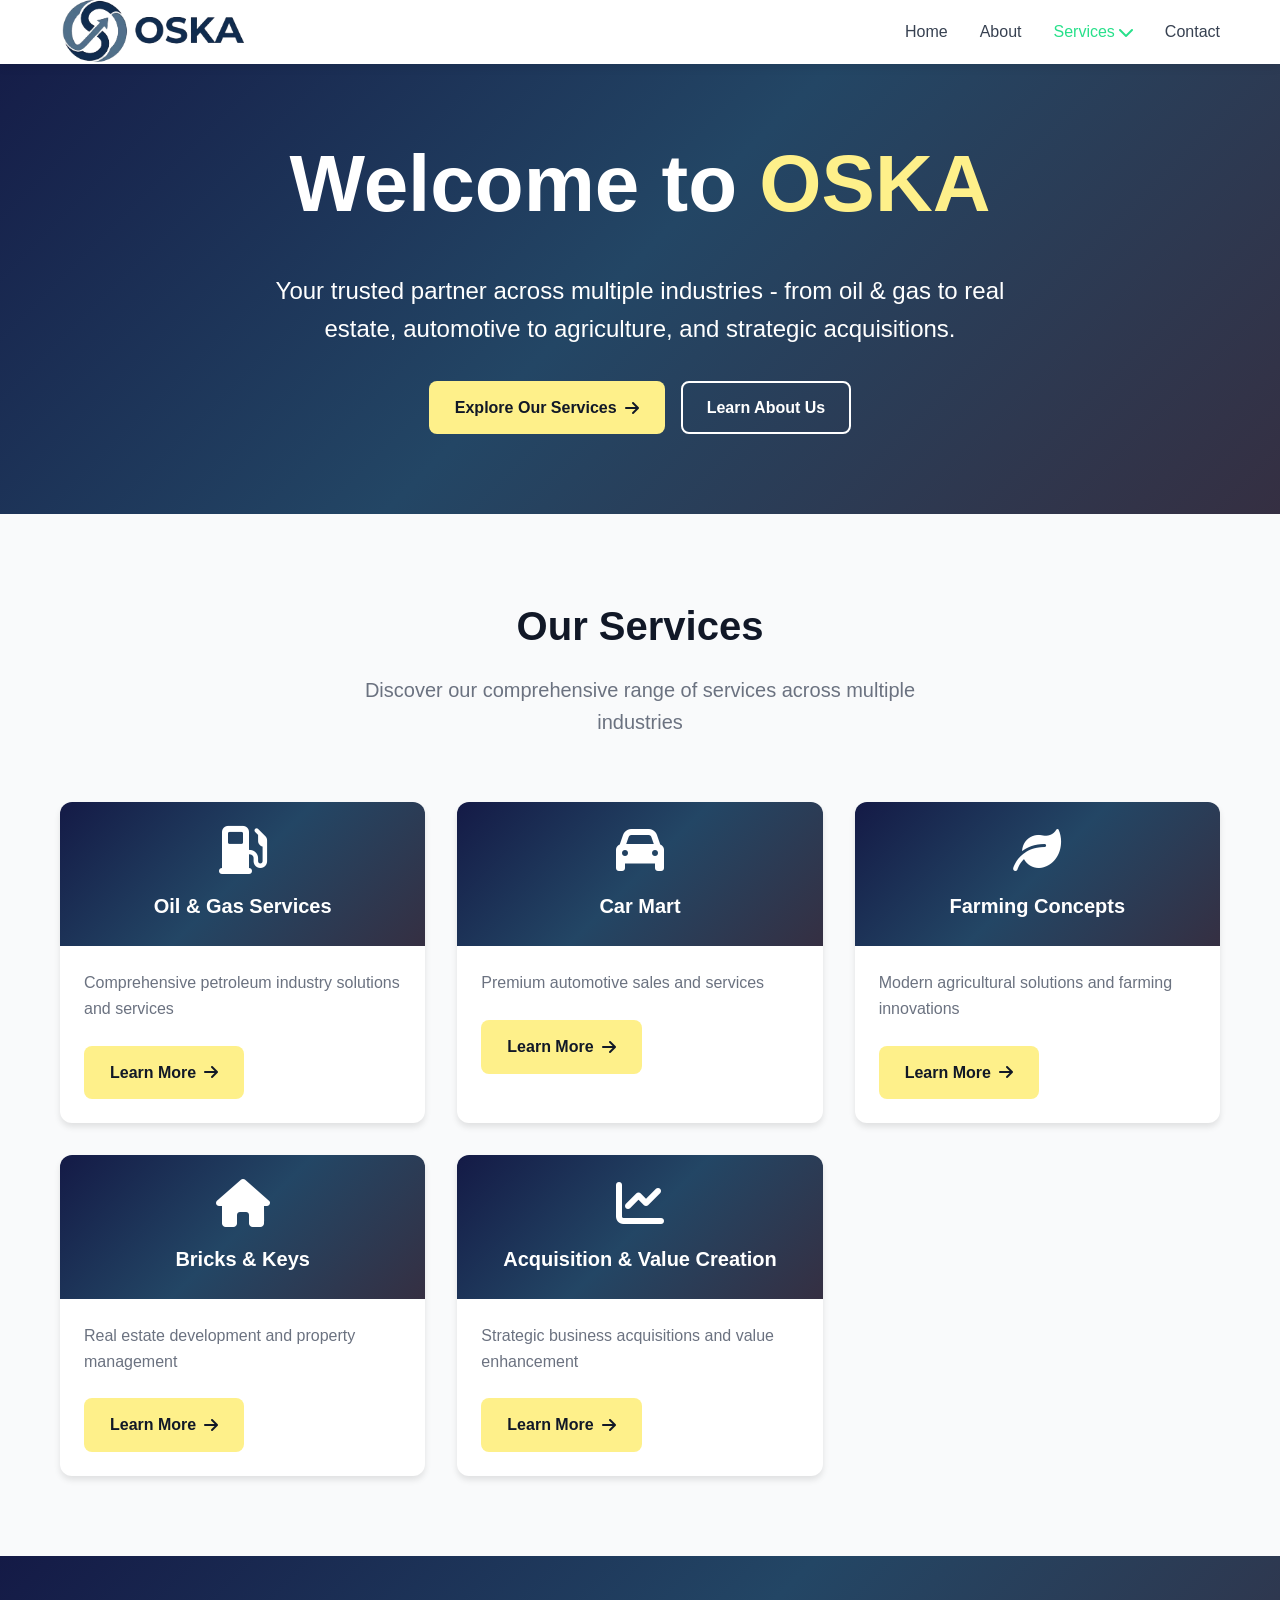
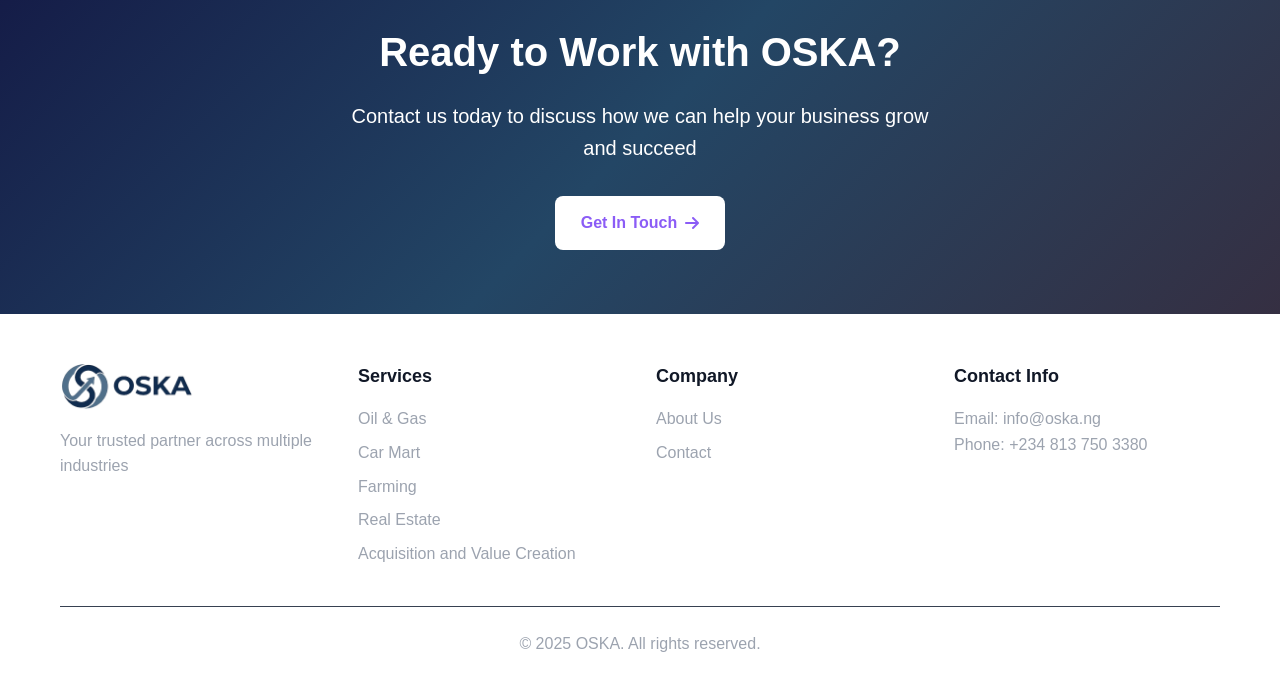
==== index.html @ 134cf992 "first commit" ====
<!DOCTYPE html>
<html lang="en">
  <head>
    <meta charset="UTF-8" />
    <meta name="viewport" content="width=device-width, initial-scale=1.0" />
    <title>OSKA - Your Trusted Partner Across Multiple Industries</title>
    <link rel="stylesheet" href="styles.css" />
    <link
      href="https://cdnjs.cloudflare.com/ajax/libs/font-awesome/6.0.0/css/all.min.css"
      rel="stylesheet"
    />
  </head>
  <body>
    <!-- Navigation -->
    <nav class="navbar">
      <div class="nav-container">
        <div class="nav-brand">
          <a href="index.html" class="brand-link">
            <img src="assets/oska-logo.png" alt="OSKA Logo" class="logo-img">
          </a>
        </div>
        <div class="nav-menu" id="nav-menu">
          <a href="index.html" class="nav-link active">Home</a>
          <a href="about.html" class="nav-link">About</a>
          <div class="nav-dropdown">
            <a href="#" class="nav-link dropdown-toggle"
              >Services <i class="fas fa-chevron-down"></i
            ></a>
            <div class="dropdown-menu">
              <a href="services/oil-gas.html" class="dropdown-item"
                >Oil & Gas Services</a
              >
              <a href="services/car-mart.html" class="dropdown-item"
                >Car Mart</a
              >
              <a href="services/farming.html" class="dropdown-item"
                >Farming Concepts</a
              >
              <a href="services/bricks-keys.html" class="dropdown-item"
                >Bricks & Keys</a
              >
              <a href="services/acquisition.html" class="dropdown-item"
                >Acquisition & Value Creation</a
              >
            </div>
          </div>
          <a href="contact.html" class="nav-link">Contact</a>
        </div>
        <div class="nav-toggle" id="nav-toggle">
          <span class="bar"></span>
          <span class="bar"></span>
          <span class="bar"></span>
        </div>
      </div>
    </nav>

    <!-- Hero Section -->
    <section class="hero hero-home">
      <div class="container">
        <div class="hero-content">
          <h1 class="hero-title">
            Welcome to <span class="highlight">OSKA</span>
          </h1>
          <p class="hero-subtitle">
            Your trusted partner across multiple industries - from oil & gas to
            real estate, automotive to agriculture, and strategic acquisitions.
          </p>
          <div class="hero-buttons">
            <a href="#services" class="btn btn-primary">
              Explore Our Services
              <i class="fas fa-arrow-right"></i>
            </a>
            <a href="about.html" class="btn btn-outline"> Learn About Us </a>
          </div>
        </div>
      </div>
    </section>

    <!-- Services Section -->
    <section id="services" class="services-section">
      <div class="container">
        <div class="section-header">
          <h2 class="section-title">Our Services</h2>
          <p class="section-subtitle">
            Discover our comprehensive range of services across multiple
            industries
          </p>
        </div>
        <div class="services-grid">
          <div class="service-card">
            <div class="service-header bg-orange">
              <i class="fas fa-gas-pump"></i>
              <h3>Oil & Gas Services</h3>
            </div>
            <div class="service-content">
              <p>Comprehensive petroleum industry solutions and services</p>
              <a href="services/oil-gas.html" class="btn btn-primary">
                Learn More
                <i class="fas fa-arrow-right"></i>
              </a>
            </div>
          </div>

          <div class="service-card">
            <div class="service-header bg-purple">
              <i class="fas fa-car"></i>
              <h3>Car Mart</h3>
            </div>
            <div class="service-content">
              <p>Premium automotive sales and services</p>
              <a href="services/car-mart.html" class="btn btn-primary">
                Learn More
                <i class="fas fa-arrow-right"></i>
              </a>
            </div>
          </div>

          <div class="service-card">
            <div class="service-header bg-green">
              <i class="fas fa-leaf"></i>
              <h3>Farming Concepts</h3>
            </div>
            <div class="service-content">
              <p>Modern agricultural solutions and farming innovations</p>
              <a href="services/farming.html" class="btn btn-primary">
                Learn More
                <i class="fas fa-arrow-right"></i>
              </a>
            </div>
          </div>

          <div class="service-card">
            <div class="service-header bg-yellow">
              <i class="fas fa-home"></i>
              <h3>Bricks & Keys</h3>
            </div>
            <div class="service-content">
              <p>Real estate development and property management</p>
              <a href="services/bricks-keys.html" class="btn btn-primary">
                Learn More
                <i class="fas fa-arrow-right"></i>
              </a>
            </div>
          </div>

          <div class="service-card">
            <div class="service-header bg-cyan">
              <i class="fas fa-chart-line"></i>
              <h3>Acquisition & Value Creation</h3>
            </div>
            <div class="service-content">
              <p>Strategic business acquisitions and value enhancement</p>
              <a href="services/acquisition.html" class="btn btn-primary">
                Learn More
                <i class="fas fa-arrow-right"></i>
              </a>
            </div>
          </div>
        </div>
      </div>
    </section>

    <!-- CTA Section -->
    <section class="cta-section bg-purple-gradient">
      <div class="container">
        <div class="cta-content">
          <h2>Ready to Work with OSKA?</h2>
          <p>
            Contact us today to discuss how we can help your business grow and
            succeed
          </p>
          <a href="contact.html" class="btn btn-white">
            Get In Touch
            <i class="fas fa-arrow-right"></i>
          </a>
        </div>
      </div>
    </section>

    <!-- Footer -->
    <footer class="footer">
      <div class="container">
        <div class="footer-content">
          <div class="footer-section">
            <div class="footer-brand">
              <img src="assets/oska-logo.png" alt="OSKA Logo" class="logo-img">
            </div>
            <p>Your trusted partner across multiple industries</p>
          </div>
          <div class="footer-section">
            <h3>Services</h3>
            <ul>
              <li><a href="services/oil-gas.html">Oil & Gas</a></li>
              <li><a href="services/car-mart.html">Car Mart</a></li>
              <li><a href="services/farming.html">Farming</a></li>
              <li><a href="services/bricks-keys.html">Real Estate</a></li>
              <li>
                <a href="Services/acquisition.html"
                  >Acquisition and Value Creation</a
                >
              </li>
            </ul>
          </div>
          <div class="footer-section">
            <h3>Company</h3>
            <ul>
              <li><a href="about.html">About Us</a></li>
              <li><a href="contact.html">Contact</a></li>
            </ul>
          </div>
          <div class="footer-section">
            <h3>Contact Info</h3>
            <p>
              Email: info@oska.ng<br />
              Phone: +234 813 750 3380
            </p>
          </div>
        </div>
        <div class="footer-bottom">
          <p>&copy; 2025 OSKA. All rights reserved.</p>
        </div>
      </div>
    </footer>

    <script src="script.js"></script>
  </body>
</html>
---- styles.css ----
/* Reset and Base Styles */
* {
  margin: 0;
  padding: 0;
  box-sizing: border-box;
}

body {
  font-family:
    -apple-system, BlinkMacSystemFont, "Segoe UI", Roboto, sans-serif;
  line-height: 1.6;
  color: #333;
}

.container {
  max-width: 1200px;
  margin: 0 auto;
  padding: 0 20px;
}

/* Navigation */
.navbar {
  background: white;
  box-shadow: 0 2px 10px rgba(0, 0, 0, 0.1);
  position: fixed;
  top: 0;
  width: 100%;
  z-index: 1000;
}

.nav-container {
  max-width: 1200px;
  margin: 0 auto;
  padding: 0 20px;
  display: flex;
  justify-content: space-between;
  align-items: center;
  height: 64px;
}

.nav-brand .brand-link {
  display: flex;
  align-items: center;
  text-decoration: none;
  color: #ea580c;
  font-size: 24px;
  font-weight: bold;
}

.nav-brand .logo-img {
  height: 70px;
  width: auto;
  margin-right: 8px;
}

.nav-brand i {
  margin-right: 8px;
  font-size: 28px;
}

.brand-text {
  background: linear-gradient(135deg, #ea580c, #dc2626);
  -webkit-background-clip: text;
  -webkit-text-fill-color: transparent;
  background-clip: text;
}

.nav-menu {
  display: flex;
  align-items: center;
  gap: 32px;
}

.nav-link {
  text-decoration: none;
  color: #374151;
  font-weight: 500;
  transition: color 0.3s;
  position: relative;
}

.nav-link:hover,
.nav-link.active {
  color: #27e08a;
}

.nav-dropdown {
  position: relative;
}

.dropdown-toggle {
  display: flex;
  align-items: center;
  gap: 4px;
}

.dropdown-menu {
  position: absolute;
  top: 100%;
  left: 0;
  background: white;
  box-shadow: 0 10px 25px rgba(0, 0, 0, 0.1);
  border-radius: 8px;
  padding: 8px 0;
  min-width: 250px;
  opacity: 0;
  visibility: hidden;
  transform: translateY(-10px);
  transition: all 0.3s;
}

.nav-dropdown:hover .dropdown-menu {
  opacity: 1;
  visibility: visible;
  transform: translateY(0);
}

.dropdown-item {
  display: block;
  padding: 12px 16px;
  text-decoration: none;
  color: #374151;
  font-size: 14px;
  transition: background 0.3s;
}

.dropdown-item:hover {
  background: #f3f4f6;
}

.nav-toggle {
  display: none;
  flex-direction: column;
  cursor: pointer;
}

.bar {
  width: 25px;
  height: 3px;
  background: #374151;
  margin: 3px 0;
  transition: 0.3s;
}

/* Hero Sections */
.hero {
  padding: 120px 0 80px;
  text-align: center;
  color: white;
}

.hero-home {
  background: linear-gradient(135deg, #141a46, #234665, #352f42);
}

.hero-about {
  background: linear-gradient(135deg, #141a46, #234665, #352f42);
}

.hero-contact {
  background: linear-gradient(135deg, #141a46, #234665, #352f42);
}

.hero-oil-gas {
  background:
    linear-gradient(rgba(0, 0, 0, 0.6), rgba(0, 0, 0, 0.4)),
    url("https://images.unsplash.com/photo-1578662996442-48f60103fc96?ixlib=rb-4.0.3&auto=format&fit=crop&w=2070&q=80")
      center / cover;
}

.hero-car-mart {
  background:
    linear-gradient(rgba(0, 0, 0, 0.5), rgba(0, 0, 0, 0.3)),
    url("https://images.unsplash.com/photo-1558618666-fcd25c85cd64?ixlib=rb-4.0.3&auto=format&fit=crop&w=2070&q=80")
      center / cover;
}

.hero-farming {
  background:
    linear-gradient(rgba(0, 0, 0, 0.4), rgba(0, 0, 0, 0.2)),
    url("https://images.unsplash.com/photo-1500937386664-56d1dfef3854?ixlib=rb-4.0.3&auto=format&fit=crop&w=2070&q=80")
      center / cover;
}

.hero-bricks-keys {
  background:
    linear-gradient(rgba(0, 0, 0, 0.5), rgba(0, 0, 0, 0.3)),
    url("https://images.unsplash.com/photo-1560518883-ce09059eeffa?ixlib=rb-4.0.3&auto=format&fit=crop&w=2070&q=80")
      center / cover;
}

.hero-acquisition {
  background:
    linear-gradient(rgba(0, 0, 0, 0.6), rgba(0, 0, 0, 0.4)),
    url("https://images.unsplash.com/photo-1507003211169-0a1dd7228f2d?ixlib=rb-4.0.3&auto=format&fit=crop&w=2070&q=80")
      center / cover;
}

.hero-title {
  font-size: clamp(3rem, 8vw, 5rem);
  font-weight: bold;
  margin-bottom: 24px;
}

.highlight {
  color: #fef08a;
}

.hero-subtitle {
  font-size: clamp(1.125rem, 3vw, 1.5rem);
  margin-bottom: 32px;
  max-width: 800px;
  margin-left: auto;
  margin-right: auto;
}

.hero-buttons {
  display: flex;
  gap: 16px;
  justify-content: center;
  flex-wrap: wrap;
}

/* Buttons */
.btn {
  display: inline-flex;
  align-items: center;
  gap: 8px;
  padding: 12px 24px;
  border-radius: 8px;
  text-decoration: none;
  font-weight: 600;
  transition: all 0.3s;
  border: 2px solid transparent;
}

.btn-primary {
  background: #fef08a;
  color: #111827;
}

.btn-primary:hover {
  background: #fbbf24;
  transform: translateY(-2px);
}

.btn-outline {
  border: 2px solid white;
  color: white;
}

.btn-outline:hover {
  background: white;
  color: #111827;
}

.btn-white {
  background: white;
  color: #8b5cf6;
}

.btn-white:hover {
  background: #f3f4f6;
}

/* Sections */
.section {
  padding: 80px 0;
}

.services-section {
  padding: 80px 0;
  background: #f9fafb;
}

.section-header {
  text-align: center;
  margin-bottom: 64px;
}

.section-title {
  font-size: 2.5rem;
  font-weight: bold;
  color: #111827;
  margin-bottom: 16px;
}

.section-subtitle {
  font-size: 1.25rem;
  color: #6b7280;
  max-width: 600px;
  margin: 0 auto;
}

/* Service Cards */
.services-grid {
  display: grid;
  grid-template-columns: repeat(auto-fit, minmax(300px, 1fr));
  gap: 32px;
}

.service-card {
  background: white;
  border-radius: 12px;
  overflow: hidden;
  box-shadow: 0 4px 6px rgba(0, 0, 0, 0.1);
  transition: all 0.3s;
}

.service-card:hover {
  transform: translateY(-8px);
  box-shadow: 0 20px 25px rgba(0, 0, 0, 0.15);
}

.service-header {
  padding: 24px;
  color: white;
  text-align: center;
}

.service-header i {
  font-size: 3rem;
  margin-bottom: 16px;
  display: block;
}

.service-header h3 {
  font-size: 1.25rem;
  font-weight: bold;
}

.service-content {
  padding: 24px;
}

.service-content p {
  color: #6b7280;
  margin-bottom: 24px;
}

/* Background Gradients */
.bg-orange {
  background: linear-gradient(135deg, #141a46, #234665, #352f42);
}

.bg-purple {
  background: linear-gradient(135deg, #141a46, #234665, #352f42);
}

.bg-green {
  background: linear-gradient(135deg, #141a46, #234665, #352f42);
}

.bg-yellow {
  background: linear-gradient(135deg, #141a46, #234665, #352f42);
}

.bg-cyan {
  background: linear-gradient(135deg, #141a46, #234665, #352f42);
}

.bg-purple-gradient {
  background: linear-gradient(135deg, #141a46, #234665, #352f42);
}

/* CTA Section */
.cta-section {
  padding: 64px 0;
  text-align: center;
  color: white;
}

.cta-content h2 {
  font-size: 2.5rem;
  font-weight: bold;
  margin-bottom: 16px;
}

.cta-content p {
  font-size: 1.25rem;
  margin-bottom: 32px;
  max-width: 600px;
  margin-left: auto;
  margin-right: auto;
}

/* Footer */
.footer {
  background: white;
  color: #111827;
  padding: 48px 0 24px;
}

.footer-content {
  display: grid;
  grid-template-columns: repeat(auto-fit, minmax(250px, 1fr));
  gap: 32px;
  margin-bottom: 32px;
}

.footer-brand {
  display: flex;
  align-items: center;
  gap: 8px;
  font-size: 24px;
  font-weight: bold;
  margin-bottom: 16px;
}

.footer-brand .logo-img {
  height: 50px;
  width: auto;
}

.footer-brand i {
  color: #ea580c;
}

.footer-section h3 {
  font-size: 1.125rem;
  font-weight: 600;
  margin-bottom: 16px;
}

.footer-section ul {
  list-style: none;
}

.footer-section ul li {
  margin-bottom: 8px;
}

.footer-section a {
  color: #9ca3af;
  text-decoration: none;
  transition: color 0.3s;
}

.footer-section a:hover {
  color: white;
}

.footer-section p {
  color: #9ca3af;
}

.footer-bottom {
  border-top: 1px solid #374151;
  padding-top: 24px;
  text-align: center;
  color: #9ca3af;
}

/* Form Styles */
.form-section {
  padding: 80px 0;
}

.form-grid {
  display: grid;
  grid-template-columns: 1fr 1fr;
  gap: 48px;
  align-items: start;
}

.form-card {
  background: white;
  padding: 32px;
  border-radius: 12px;
  box-shadow: 0 4px 6px rgba(0, 0, 0, 0.1);
}

.form-group {
  margin-bottom: 24px;
}

.form-group label {
  display: block;
  margin-bottom: 8px;
  font-weight: 500;
  color: #374151;
}

.form-group input,
.form-group select,
.form-group textarea {
  width: 100%;
  padding: 12px;
  border: 2px solid #d1d5db;
  border-radius: 8px;
  font-size: 16px;
  transition: border-color 0.3s;
}

.form-group input:focus,
.form-group select:focus,
.form-group textarea:focus {
  outline: none;
  border-color: #ea580c;
}

.form-row {
  display: grid;
  grid-template-columns: 1fr 1fr;
  gap: 16px;
}

.contact-info {
  display: flex;
  flex-direction: column;
  gap: 24px;
}

.contact-card {
  background: white;
  padding: 24px;
  border-radius: 12px;
  box-shadow: 0 4px 6px rgba(0, 0, 0, 0.1);
  border-left: 4px solid #ea580c;
}

.contact-card-header {
  display: flex;
  align-items: center;
  gap: 16px;
  margin-bottom: 12px;
}

.contact-icon {
  width: 48px;
  height: 48px;
  border-radius: 50%;
  display: flex;
  align-items: center;
  justify-content: center;
  font-size: 20px;
}

.contact-icon.email {
  background: #fef3e2;
  color: #ea580c;
}

.contact-icon.phone {
  background: #f0fdf4;
  color: #10b981;
}

.contact-icon.location {
  background: #faf5ff;
  color: #8b5cf6;
}

.contact-icon.hours {
  background: #ecfeff;
  color: #06b6d4;
}

/* Feature Sections */
.features-section {
  padding: 80px 0;
  background: #f9fafb;
}

.features-grid {
  display: grid;
  grid-template-columns: 1fr 1fr;
  gap: 48px;
  align-items: center;
}

.feature-list {
  display: flex;
  flex-direction: column;
  gap: 24px;
}

.feature-item {
  display: flex;
  align-items: flex-start;
  gap: 16px;
}

.feature-icon {
  width: 40px;
  height: 40px;
  border-radius: 50%;
  display: flex;
  align-items: center;
  justify-content: center;
  flex-shrink: 0;
}

.feature-content h3 {
  font-size: 1.125rem;
  font-weight: 600;
  color: #111827;
  margin-bottom: 4px;
}

.feature-content p {
  color: #6b7280;
}

.feature-highlight {
  background: linear-gradient(135deg, #141a46, #234665, #352f42);
  color: white;
  padding: 32px;
  border-radius: 16px;
}

.feature-highlight h3 {
  font-size: 1.5rem;
  font-weight: bold;
  margin-bottom: 24px;
}

.highlight-list {
  list-style: none;
  display: flex;
  flex-direction: column;
  gap: 16px;
}

.highlight-item {
  display: flex;
  align-items: center;
  gap: 12px;
}

.highlight-bullet {
  width: 8px;
  height: 8px;
  background: white;
  border-radius: 50%;
  opacity: 0.8;
}

/* Process Section */
.process-section {
  padding: 80px 0;
  background: #f9fafb;
}

.process-grid {
  display: grid;
  grid-template-columns: repeat(auto-fit, minmax(250px, 1fr));
  gap: 32px;
}

.process-step {
  text-align: center;
}

.process-number {
  width: 64px;
  height: 64px;
  border-radius: 50%;
  background: linear-gradient(135deg, #06b6d4, #14b8a6);
  color: white;
  display: flex;
  align-items: center;
  justify-content: center;
  font-size: 24px;
  font-weight: bold;
  margin: 0 auto 16px;
}

.process-step h3 {
  font-size: 1.125rem;
  font-weight: 600;
  color: #111827;
  margin-bottom: 8px;
}

.process-step p {
  color: #6b7280;
}

/* Values Section */
.values-grid {
  display: grid;
  grid-template-columns: repeat(auto-fit, minmax(250px, 1fr));
  gap: 32px;
}

.value-item {
  text-align: center;
  padding: 32px 24px;
  background: white;
  border-radius: 16px;
  box-shadow: 0 4px 6px rgba(0, 0, 0, 0.05);
  transition: all 0.3s;
}

.value-item:hover {
  transform: translateY(-5px);
  box-shadow: 0 10px 25px rgba(0, 0, 0, 0.1);
}

.value-icon {
  width: 80px;
  height: 80px;
  border-radius: 50%;
  background: linear-gradient(135deg, #06b6d4, #14b8a6);
  color: white;
  display: flex;
  align-items: center;
  justify-content: center;
  font-size: 2rem;
  margin: 0 auto 24px;
}

.value-title {
  font-size: 1.25rem;
  font-weight: bold;
  color: #111827;
  margin-bottom: 16px;
}

.value-description {
  color: #6b7280;
  line-height: 1.6;
}

/* Responsive Design */
@media (max-width: 768px) {
  .nav-menu {
    position: fixed;
    left: -100%;
    top: 64px;
    flex-direction: column;
    background-color: white;
    width: 100%;
    text-align: center;
    transition: 0.3s;
    box-shadow: 0 10px 27px rgba(0, 0, 0, 0.05);
    padding: 20px 0;
  }

  .nav-menu.active {
    left: 0;
  }

  .nav-toggle {
    display: flex;
  }

  .nav-toggle.active .bar:nth-child(2) {
    opacity: 0;
  }

  .nav-toggle.active .bar:nth-child(1) {
    transform: translateY(8px) rotate(45deg);
  }

  .nav-toggle.active .bar:nth-child(3) {
    transform: translateY(-8px) rotate(-45deg);
  }

  .dropdown-menu {
    position: static;
    opacity: 1;
    visibility: visible;
    transform: none;
    box-shadow: none;
    background: #f9fafb;
    margin-top: 8px;
  }

  .hero-buttons {
    flex-direction: column;
    align-items: center;
  }

  .form-grid {
    grid-template-columns: 1fr;
  }

  .features-grid {
    grid-template-columns: 1fr;
  }

  .form-row {
    grid-template-columns: 1fr;
  }

  .section-title {
    font-size: 2rem;
  }

  .hero-title {
    font-size: 2.5rem;
  }
}

@media (max-width: 480px) {
  .container {
    padding: 0 16px;
  }

  .hero {
    padding: 100px 0 60px;
  }

  .section {
    padding: 60px 0;
  }

  .services-section {
    padding: 60px 0;
  }
}

/* Smooth scrolling */
html {
  scroll-behavior: smooth;
}

/* Loading animation */
.fade-in {
  opacity: 0;
  transform: translateY(30px);
  transition: all 0.6s ease;
}

.fade-in.visible {
  opacity: 1;
  transform: translateY(0);
}
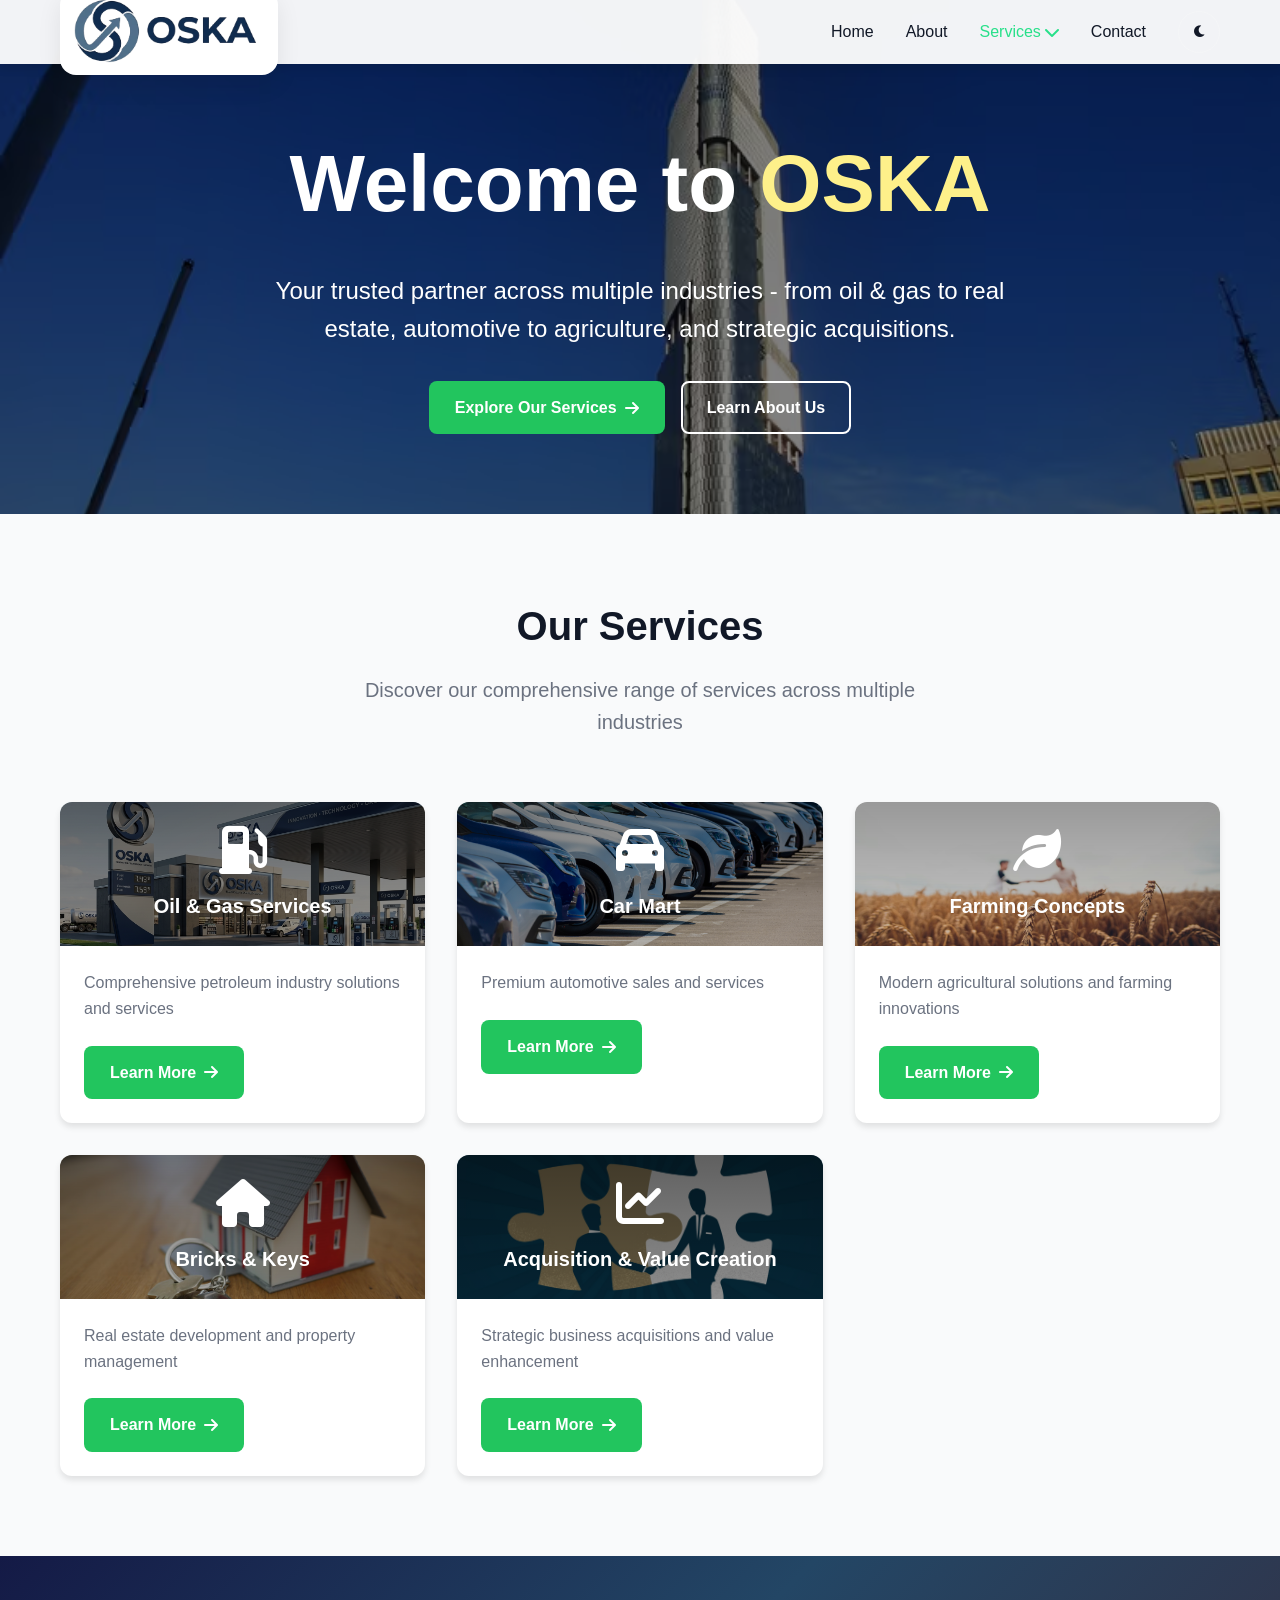
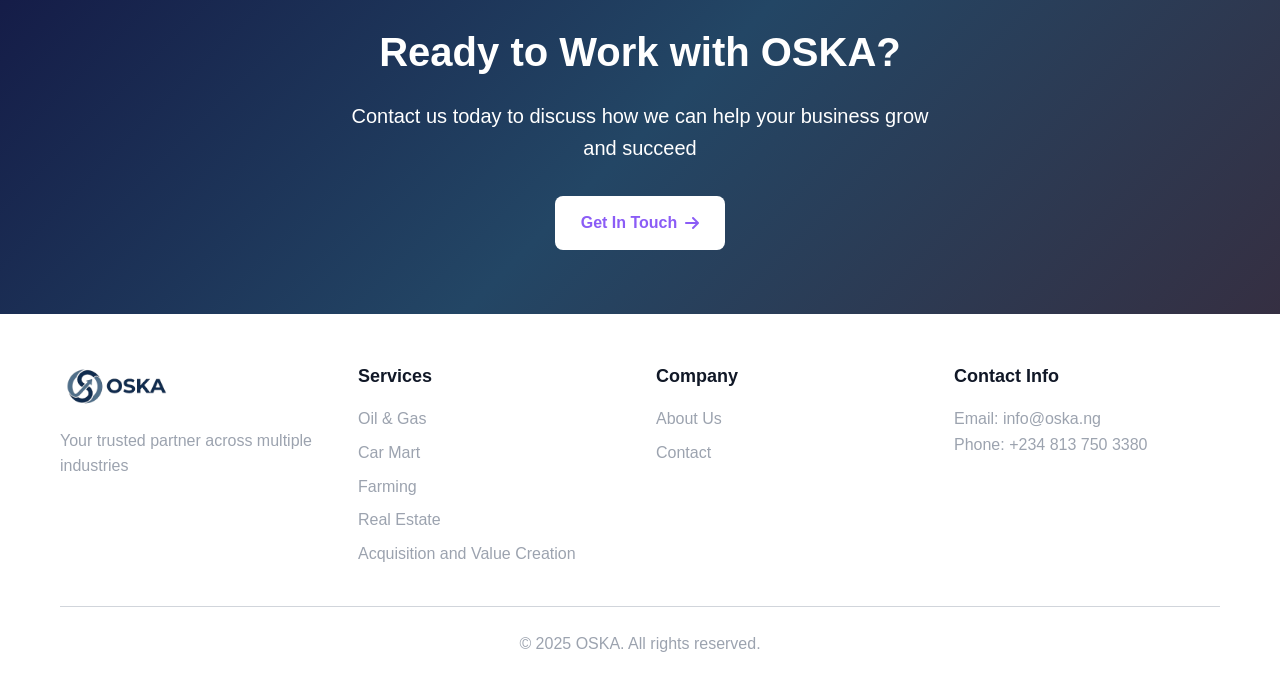
==== commit 13fafe39: "light/dark mode" ====
--- a/index.html
+++ b/index.html
@@ -1,4 +1,4 @@
-<!DOCTYPE html>
+<!doctype html>
 <html lang="en">
   <head>
     <meta charset="UTF-8" />
@@ -16,7 +16,7 @@
       <div class="nav-container">
         <div class="nav-brand">
           <a href="index.html" class="brand-link">
-            <img src="assets/oska-logo.png" alt="OSKA Logo" class="logo-img">
+            <img src="assets/oska-logo.png" alt="OSKA Logo" class="logo-img" />
           </a>
         </div>
         <div class="nav-menu" id="nav-menu">
@@ -45,6 +45,13 @@
             </div>
           </div>
           <a href="contact.html" class="nav-link">Contact</a>
+          <button
+            id="theme-toggle"
+            class="theme-toggle"
+            aria-label="Toggle theme"
+          >
+            <i class="fas fa-moon"></i>
+          </button>
         </div>
         <div class="nav-toggle" id="nav-toggle">
           <span class="bar"></span>
@@ -183,7 +190,11 @@
         <div class="footer-content">
           <div class="footer-section">
             <div class="footer-brand">
-              <img src="assets/oska-logo.png" alt="OSKA Logo" class="logo-img">
+              <img
+                src="assets/oska-logo.png"
+                alt="OSKA Logo"
+                class="logo-img"
+              />
             </div>
             <p>Your trusted partner across multiple industries</p>
           </div>
--- a/styles.css
+++ b/styles.css
@@ -5,11 +5,93 @@
   box-sizing: border-box;
 }
 
+:root {
+  color-scheme: light dark;
+  --bg: #ffffff;
+  --surface: #ffffff;
+  --surface-strong: #f9fafb;
+  --text: #111827;
+  --text-muted: #6b7280;
+  --nav-bg: rgba(255, 255, 255, 0.95);
+  --dropdown-bg: #ffffff;
+  --card-bg: #ffffff;
+  --footer-bg: #ffffff;
+  --footer-text: #111827;
+  --footer-link: #9ca3af;
+  --section-bg: #f9fafb;
+  --border: #d1d5db;
+  --shadow: 0 4px 10px rgba(0, 0, 0, 0.1);
+  --btn-primary: #22c55e;
+  --btn-primary-hover: #16a34a;
+  --btn-outline: rgba(255, 255, 255, 0.8);
+  --btn-outline-hover-bg: rgba(255, 255, 255, 0.95);
+}
+
+@media (prefers-color-scheme: dark) {
+  :root {
+    --bg: #0f172a;
+    --surface: #111827;
+    --surface-strong: #1f2937;
+    --text: #f8fafc;
+    --text-muted: #94a3b8;
+    --nav-bg: rgba(15, 23, 42, 0.95);
+    --dropdown-bg: #111827;
+    --card-bg: #111827;
+    --footer-bg: #111827;
+    --footer-text: #f8fafc;
+    --footer-link: #94a3b8;
+    --section-bg: #111827;
+    --border: #334155;
+    --shadow: 0 4px 15px rgba(0, 0, 0, 0.45);
+    --btn-outline: rgba(255, 255, 255, 0.75);
+    --btn-outline-hover-bg: rgba(255, 255, 255, 0.1);
+  }
+}
+
+body[data-theme="light"] {
+  --bg: #ffffff;
+  --surface: #ffffff;
+  --surface-strong: #f9fafb;
+  --text: #111827;
+  --text-muted: #6b7280;
+  --nav-bg: rgba(255, 255, 255, 0.95);
+  --dropdown-bg: #ffffff;
+  --card-bg: #ffffff;
+  --footer-bg: #ffffff;
+  --footer-text: #111827;
+  --footer-link: #9ca3af;
+  --section-bg: #f9fafb;
+  --border: #d1d5db;
+  --shadow: 0 4px 10px rgba(0, 0, 0, 0.1);
+  --btn-outline: rgba(255, 255, 255, 0.8);
+  --btn-outline-hover-bg: rgba(255, 255, 255, 0.95);
+}
+
+body[data-theme="dark"] {
+  --bg: #0f172a;
+  --surface: #111827;
+  --surface-strong: #1f2937;
+  --text: #f8fafc;
+  --text-muted: #94a3b8;
+  --nav-bg: rgba(15, 23, 42, 0.95);
+  --dropdown-bg: #111827;
+  --card-bg: #111827;
+  --footer-bg: #111827;
+  --footer-text: #f8fafc;
+  --footer-link: #94a3b8;
+  --section-bg: #111827;
+  --border: #334155;
+  --shadow: 0 4px 15px rgba(0, 0, 0, 0.45);
+  --btn-outline: rgba(255, 255, 255, 0.75);
+  --btn-outline-hover-bg: rgba(255, 255, 255, 0.1);
+}
+
 body {
   font-family:
     -apple-system, BlinkMacSystemFont, "Segoe UI", Roboto, sans-serif;
   line-height: 1.6;
-  color: #333;
+  color: var(--text);
+  background: var(--bg);
 }
 
 .container {
@@ -20,8 +102,8 @@
 
 /* Navigation */
 .navbar {
-  background: white;
-  box-shadow: 0 2px 10px rgba(0, 0, 0, 0.1);
+  background: var(--nav-bg);
+  box-shadow: var(--shadow);
   position: fixed;
   top: 0;
   width: 100%;
@@ -45,6 +127,10 @@
   color: #ea580c;
   font-size: 24px;
   font-weight: bold;
+  background: #ffffff;
+  padding: 8px 12px;
+  border-radius: 16px;
+  box-shadow: 0 10px 25px rgba(0, 0, 0, 0.08);
 }
 
 .nav-brand .logo-img {
@@ -73,7 +159,7 @@
 
 .nav-link {
   text-decoration: none;
-  color: #374151;
+  color: var(--text);
   font-weight: 500;
   transition: color 0.3s;
   position: relative;
@@ -98,7 +184,7 @@
   position: absolute;
   top: 100%;
   left: 0;
-  background: white;
+  background: var(--dropdown-bg);
   box-shadow: 0 10px 25px rgba(0, 0, 0, 0.1);
   border-radius: 8px;
   padding: 8px 0;
@@ -119,19 +205,38 @@
   display: block;
   padding: 12px 16px;
   text-decoration: none;
-  color: #374151;
+  color: var(--text);
   font-size: 14px;
   transition: background 0.3s;
 }
 
 .dropdown-item:hover {
-  background: #f3f4f6;
+  background: rgba(255, 255, 255, 0.08);
 }
 
 .nav-toggle {
   display: none;
   flex-direction: column;
   cursor: pointer;
+}
+
+.theme-toggle {
+  display: inline-flex;
+  align-items: center;
+  justify-content: center;
+  width: 42px;
+  height: 42px;
+  border-radius: 50%;
+  border: 1px solid rgba(255, 255, 255, 0.18);
+  background: transparent;
+  color: var(--text);
+  cursor: pointer;
+  transition: background 0.3s, transform 0.3s, color 0.3s;
+}
+
+.theme-toggle:hover {
+  background: rgba(255, 255, 255, 0.12);
+  transform: translateY(-1px);
 }
 
 .bar {
@@ -150,7 +255,9 @@
 }
 
 .hero-home {
-  background: linear-gradient(135deg, #141a46, #234665, #352f42);
+  background:
+    linear-gradient(rgba(0, 0, 0, 0.5), rgba(0, 0, 0, 0.5)),
+    url("assets/home image.avif") center / cover no-repeat;
 }
 
 .hero-about {
@@ -164,36 +271,31 @@
 .hero-oil-gas {
   background:
     linear-gradient(rgba(0, 0, 0, 0.6), rgba(0, 0, 0, 0.4)),
-    url("https://images.unsplash.com/photo-1578662996442-48f60103fc96?ixlib=rb-4.0.3&auto=format&fit=crop&w=2070&q=80")
-      center / cover;
+    url("assets/oil and gas.png") center / cover;
 }
 
 .hero-car-mart {
   background:
     linear-gradient(rgba(0, 0, 0, 0.5), rgba(0, 0, 0, 0.3)),
-    url("https://images.unsplash.com/photo-1558618666-fcd25c85cd64?ixlib=rb-4.0.3&auto=format&fit=crop&w=2070&q=80")
-      center / cover;
+    url("assets/car mart.jpg") center / cover;
 }
 
 .hero-farming {
   background:
     linear-gradient(rgba(0, 0, 0, 0.4), rgba(0, 0, 0, 0.2)),
-    url("https://images.unsplash.com/photo-1500937386664-56d1dfef3854?ixlib=rb-4.0.3&auto=format&fit=crop&w=2070&q=80")
-      center / cover;
+    url("assets/farming.avif") center / cover;
 }
 
 .hero-bricks-keys {
   background:
     linear-gradient(rgba(0, 0, 0, 0.5), rgba(0, 0, 0, 0.3)),
-    url("https://images.unsplash.com/photo-1560518883-ce09059eeffa?ixlib=rb-4.0.3&auto=format&fit=crop&w=2070&q=80")
-      center / cover;
+    url("assets/bricks and keys.avif") center / cover;
 }
 
 .hero-acquisition {
   background:
     linear-gradient(rgba(0, 0, 0, 0.6), rgba(0, 0, 0, 0.4)),
-    url("https://images.unsplash.com/photo-1507003211169-0a1dd7228f2d?ixlib=rb-4.0.3&auto=format&fit=crop&w=2070&q=80")
-      center / cover;
+    url("assets/aquisition.jpg") center / cover;
 }
 
 .hero-title {
@@ -235,12 +337,12 @@
 }
 
 .btn-primary {
-  background: #fef08a;
-  color: #111827;
+  background: #22c55e;
+  color: white;
 }
 
 .btn-primary:hover {
-  background: #fbbf24;
+  background: #16a34a;
   transform: translateY(-2px);
 }
 
@@ -270,7 +372,7 @@
 
 .services-section {
   padding: 80px 0;
-  background: #f9fafb;
+  background: var(--section-bg);
 }
 
 .section-header {
@@ -281,13 +383,13 @@
 .section-title {
   font-size: 2.5rem;
   font-weight: bold;
-  color: #111827;
+  color: var(--text);
   margin-bottom: 16px;
 }
 
 .section-subtitle {
   font-size: 1.25rem;
-  color: #6b7280;
+  color: var(--text-muted);
   max-width: 600px;
   margin: 0 auto;
 }
@@ -300,7 +402,7 @@
 }
 
 .service-card {
-  background: white;
+  background: var(--card-bg);
   border-radius: 12px;
   overflow: hidden;
   box-shadow: 0 4px 6px rgba(0, 0, 0, 0.1);
@@ -334,29 +436,44 @@
 }
 
 .service-content p {
-  color: #6b7280;
+  color: var(--text-muted);
   margin-bottom: 24px;
 }
 
 /* Background Gradients */
+
+.bg-plain {
+  background: linear-gradient(135deg, #141a46, #234665, #352f42);
+}
+
 .bg-orange {
-  background: linear-gradient(135deg, #141a46, #234665, #352f42);
+  background:
+    linear-gradient(rgba(0, 0, 0, 0.6), rgba(0, 0, 0, 0.4)),
+    url("assets/oil and gas.png") center / cover;
 }
 
 .bg-purple {
-  background: linear-gradient(135deg, #141a46, #234665, #352f42);
+  background:
+    linear-gradient(rgba(0, 0, 0, 0.5), rgba(0, 0, 0, 0.3)),
+    url("assets/car mart.jpg") center / cover;
 }
 
 .bg-green {
-  background: linear-gradient(135deg, #141a46, #234665, #352f42);
+  background:
+    linear-gradient(rgba(0, 0, 0, 0.4), rgba(0, 0, 0, 0.2)),
+    url("assets/farming.avif") center / cover;
 }
 
 .bg-yellow {
-  background: linear-gradient(135deg, #141a46, #234665, #352f42);
+  background:
+    linear-gradient(rgba(0, 0, 0, 0.5), rgba(0, 0, 0, 0.3)),
+    url("assets/bricks and keys.avif") center / cover;
 }
 
 .bg-cyan {
-  background: linear-gradient(135deg, #141a46, #234665, #352f42);
+  background:
+    linear-gradient(rgba(0, 0, 0, 0.6), rgba(0, 0, 0, 0.4)),
+    url("assets/aquisition.jpg") center / cover;
 }
 
 .bg-purple-gradient {
@@ -386,8 +503,8 @@
 
 /* Footer */
 .footer {
-  background: white;
-  color: #111827;
+  background: var(--footer-bg);
+  color: var(--footer-text);
   padding: 48px 0 24px;
 }
 
@@ -410,6 +527,9 @@
 .footer-brand .logo-img {
   height: 50px;
   width: auto;
+  background: #ffffff;
+  padding: 6px;
+  border-radius: 12px;
 }
 
 .footer-brand i {
@@ -431,7 +551,7 @@
 }
 
 .footer-section a {
-  color: #9ca3af;
+  color: var(--footer-link);
   text-decoration: none;
   transition: color 0.3s;
 }
@@ -441,14 +561,14 @@
 }
 
 .footer-section p {
-  color: #9ca3af;
+  color: var(--footer-link);
 }
 
 .footer-bottom {
-  border-top: 1px solid #374151;
+  border-top: 1px solid var(--border);
   padding-top: 24px;
   text-align: center;
-  color: #9ca3af;
+  color: var(--footer-link);
 }
 
 /* Form Styles */
@@ -464,7 +584,7 @@
 }
 
 .form-card {
-  background: white;
+  background: var(--card-bg);
   padding: 32px;
   border-radius: 12px;
   box-shadow: 0 4px 6px rgba(0, 0, 0, 0.1);
@@ -478,7 +598,7 @@
   display: block;
   margin-bottom: 8px;
   font-weight: 500;
-  color: #374151;
+  color: var(--text);
 }
 
 .form-group input,
@@ -486,9 +606,11 @@
 .form-group textarea {
   width: 100%;
   padding: 12px;
-  border: 2px solid #d1d5db;
+  border: 2px solid var(--border);
   border-radius: 8px;
   font-size: 16px;
+  background: var(--surface);
+  color: var(--text);
   transition: border-color 0.3s;
 }
 
@@ -512,7 +634,7 @@
 }
 
 .contact-card {
-  background: white;
+  background: var(--card-bg);
   padding: 24px;
   border-radius: 12px;
   box-shadow: 0 4px 6px rgba(0, 0, 0, 0.1);
@@ -559,7 +681,7 @@
 /* Feature Sections */
 .features-section {
   padding: 80px 0;
-  background: #f9fafb;
+  background: var(--section-bg);
 }
 
 .features-grid {
@@ -594,12 +716,12 @@
 .feature-content h3 {
   font-size: 1.125rem;
   font-weight: 600;
-  color: #111827;
+  color: var(--text);
   margin-bottom: 4px;
 }
 
 .feature-content p {
-  color: #6b7280;
+  color: var(--text-muted);
 }
 
 .feature-highlight {
@@ -639,7 +761,7 @@
 /* Process Section */
 .process-section {
   padding: 80px 0;
-  background: #f9fafb;
+  background: var(--section-bg);
 }
 
 .process-grid {
@@ -669,12 +791,12 @@
 .process-step h3 {
   font-size: 1.125rem;
   font-weight: 600;
-  color: #111827;
+  color: var(--text);
   margin-bottom: 8px;
 }
 
 .process-step p {
-  color: #6b7280;
+  color: var(--text-muted);
 }
 
 /* Values Section */
@@ -714,12 +836,12 @@
 .value-title {
   font-size: 1.25rem;
   font-weight: bold;
-  color: #111827;
+  color: var(--text);
   margin-bottom: 16px;
 }
 
 .value-description {
-  color: #6b7280;
+  color: var(--text-muted);
   line-height: 1.6;
 }
 
@@ -730,7 +852,7 @@
     left: -100%;
     top: 64px;
     flex-direction: column;
-    background-color: white;
+    background-color: var(--nav-bg);
     width: 100%;
     text-align: center;
     transition: 0.3s;
@@ -764,7 +886,7 @@
     visibility: visible;
     transform: none;
     box-shadow: none;
-    background: #f9fafb;
+    background: var(--dropdown-bg);
     margin-top: 8px;
   }
 
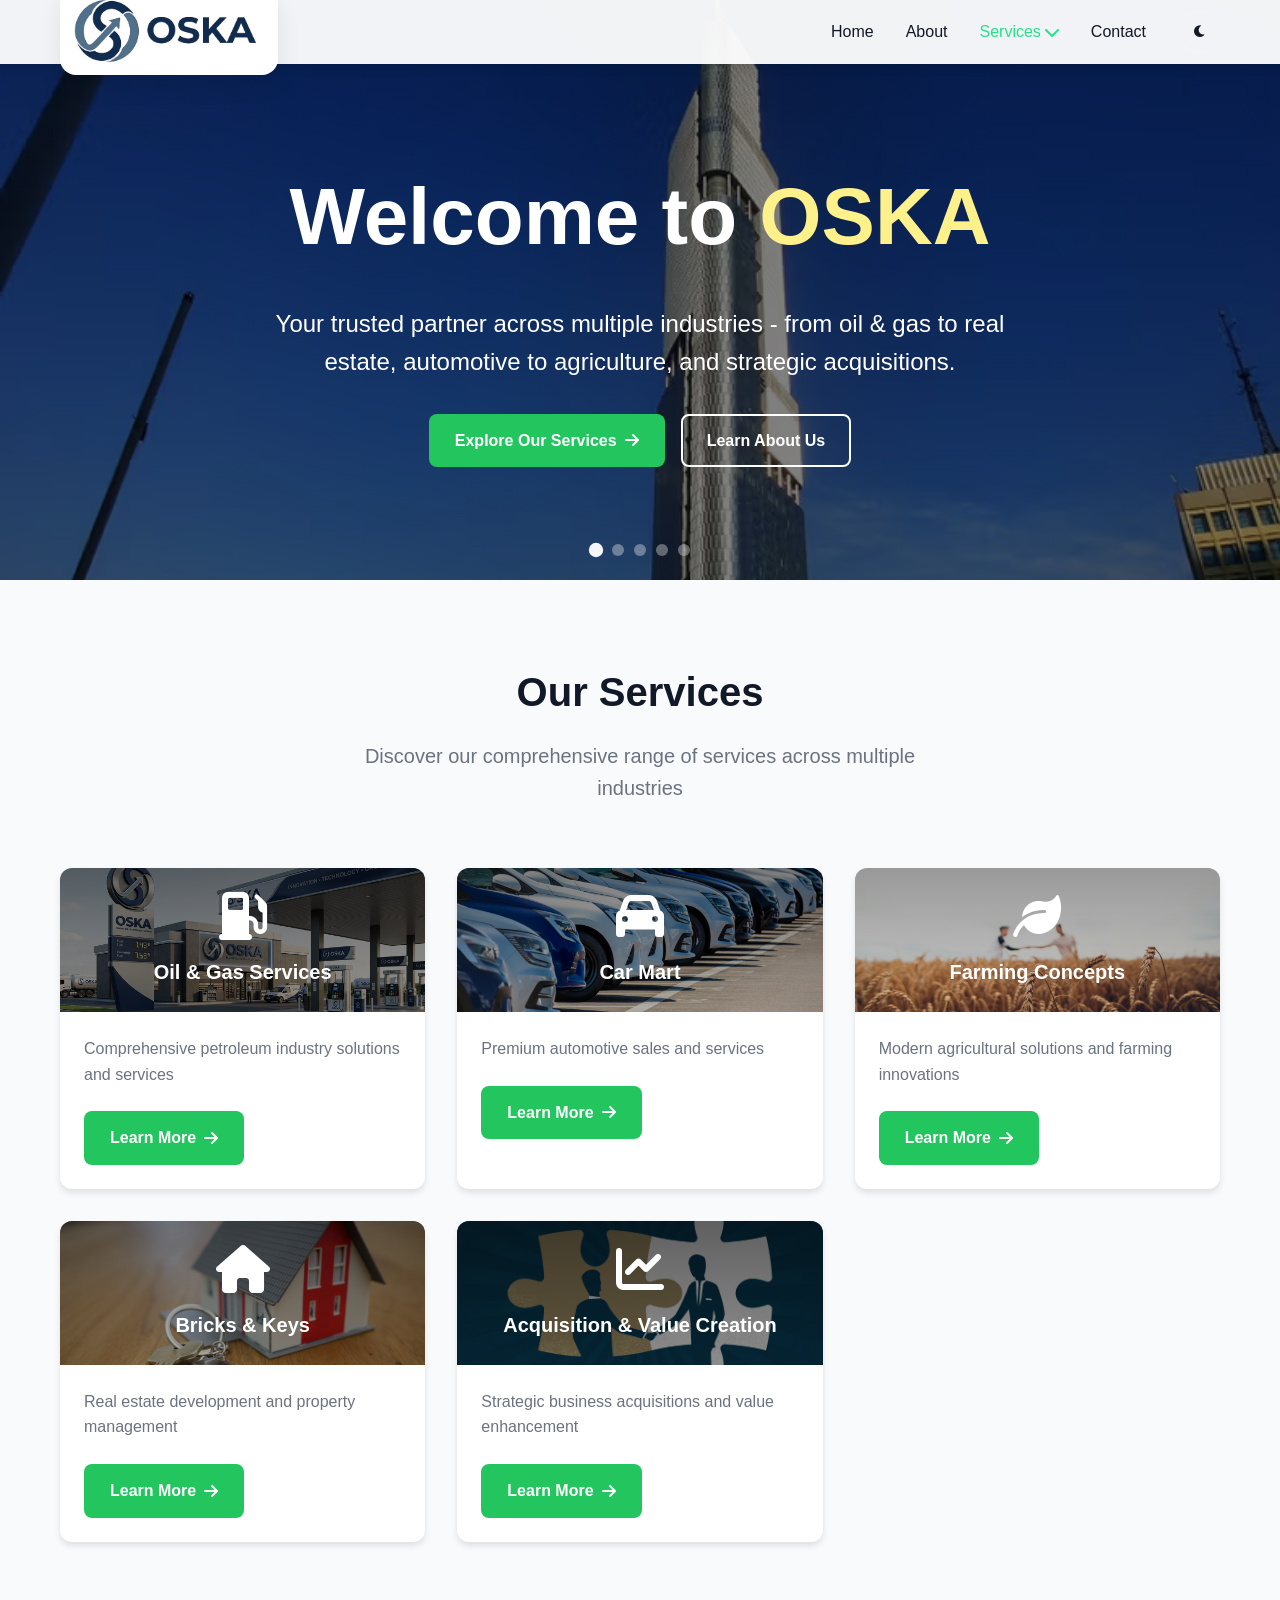
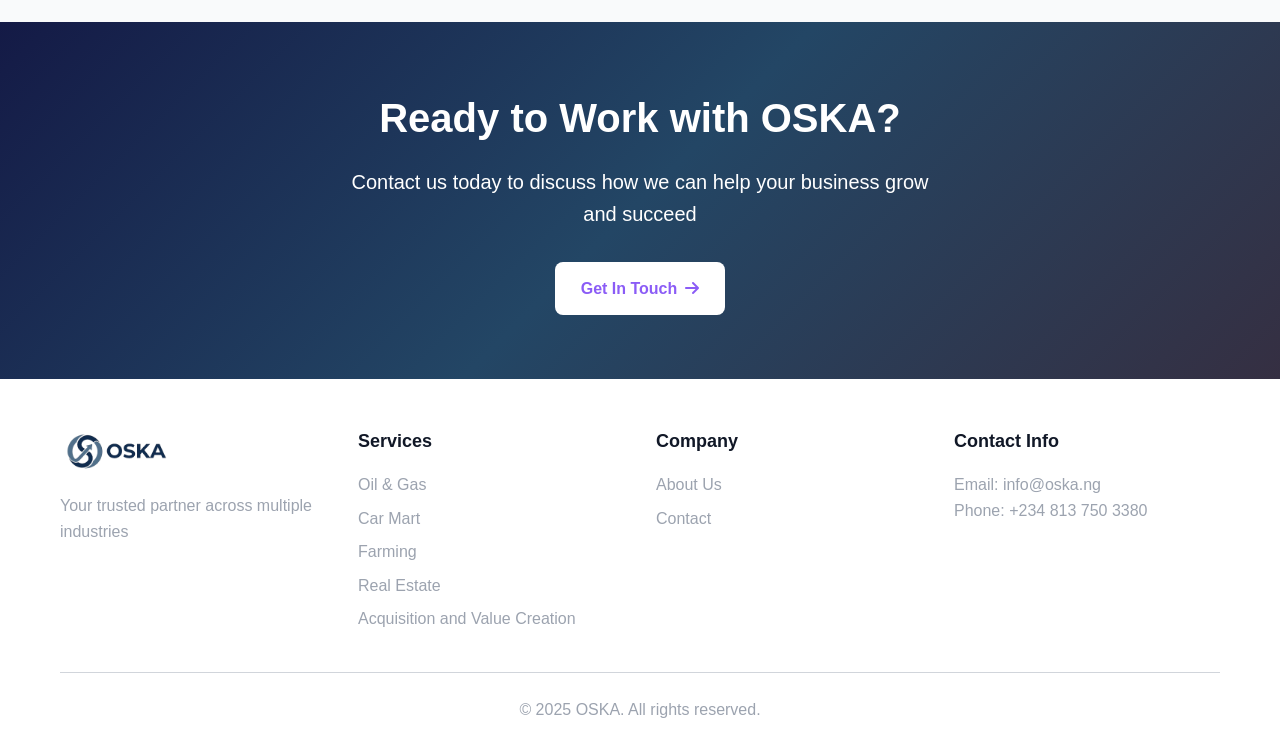
==== commit 6a26e2a2: "slide show" ====
--- a/index.html
+++ b/index.html
@@ -62,24 +62,119 @@
     </nav>
 
     <!-- Hero Section -->
-    <section class="hero hero-home">
-      <div class="container">
-        <div class="hero-content">
-          <h1 class="hero-title">
-            Welcome to <span class="highlight">OSKA</span>
-          </h1>
-          <p class="hero-subtitle">
-            Your trusted partner across multiple industries - from oil & gas to
-            real estate, automotive to agriculture, and strategic acquisitions.
-          </p>
-          <div class="hero-buttons">
-            <a href="#services" class="btn btn-primary">
-              Explore Our Services
-              <i class="fas fa-arrow-right"></i>
-            </a>
-            <a href="about.html" class="btn btn-outline"> Learn About Us </a>
-          </div>
-        </div>
+    <section class="hero hero-home hero-slider" aria-label="Home hero slider">
+      <div class="hero-slide hero-slide-welcome active">
+        <div class="container">
+          <div class="hero-content">
+            <h1 class="hero-title">
+              Welcome to <span class="highlight">OSKA</span>
+            </h1>
+            <p class="hero-subtitle">
+              Your trusted partner across multiple industries - from oil & gas
+              to real estate, automotive to agriculture, and strategic
+              acquisitions.
+            </p>
+            <div class="hero-buttons">
+              <a href="#services" class="btn btn-primary">
+                Explore Our Services
+                <i class="fas fa-arrow-right"></i>
+              </a>
+              <a href="about.html" class="btn btn-outline"> Learn About Us </a>
+            </div>
+          </div>
+        </div>
+      </div>
+      <div class="hero-slide hero-slide-oil-gas">
+        <div class="container">
+          <div class="hero-content hero-service-slide-content">
+            <h1 class="hero-title">Oil & Gas Services</h1>
+            <p class="hero-subtitle">
+              Comprehensive petroleum industry solutions and services with a
+              rich industry background.
+            </p>
+            <div class="hero-buttons">
+              <a href="services/oil-gas.html" class="btn btn-primary">
+                Learn More
+                <i class="fas fa-arrow-right"></i>
+              </a>
+            </div>
+          </div>
+        </div>
+      </div>
+      <div class="hero-slide hero-slide-car-mart">
+        <div class="container">
+          <div class="hero-content hero-service-slide-content">
+            <h1 class="hero-title">Car Mart</h1>
+            <p class="hero-subtitle">
+              Premium automotive sales and services offering speed, trust and
+              excellence.
+            </p>
+            <div class="hero-buttons">
+              <a href="services/car-mart.html" class="btn btn-primary">
+                Learn More
+                <i class="fas fa-arrow-right"></i>
+              </a>
+            </div>
+          </div>
+        </div>
+      </div>
+      <div class="hero-slide hero-slide-farming">
+        <div class="container">
+          <div class="hero-content hero-service-slide-content">
+            <h1 class="hero-title">Farming Concepts</h1>
+            <p class="hero-subtitle">
+              Modern agricultural solutions and farming innovations for
+              sustainable growth.
+            </p>
+            <div class="hero-buttons">
+              <a href="services/farming.html" class="btn btn-primary">
+                Learn More
+                <i class="fas fa-arrow-right"></i>
+              </a>
+            </div>
+          </div>
+        </div>
+      </div>
+      <div class="hero-slide hero-slide-bricks-keys">
+        <div class="container">
+          <div class="hero-content hero-service-slide-content">
+            <h1 class="hero-title">Bricks & Keys</h1>
+            <p class="hero-subtitle">
+              Real estate development and property management with a strong
+              foundation.
+            </p>
+            <div class="hero-buttons">
+              <a href="services/bricks-keys.html" class="btn btn-primary">
+                Learn More
+                <i class="fas fa-arrow-right"></i>
+              </a>
+            </div>
+          </div>
+        </div>
+      </div>
+      <div class="hero-slide hero-slide-acquisition">
+        <div class="container">
+          <div class="hero-content hero-service-slide-content">
+            <h1 class="hero-title">Acquisition & Value Creation</h1>
+            <p class="hero-subtitle">
+              Strategic business acquisitions and value enhancement for lasting
+              growth.
+            </p>
+            <div class="hero-buttons">
+              <a href="services/acquisition.html" class="btn btn-primary">
+                Learn More
+                <i class="fas fa-arrow-right"></i>
+              </a>
+            </div>
+          </div>
+        </div>
+      </div>
+      <div class="hero-slider-dots" aria-hidden="true">
+        <button class="hero-slider-dot active" type="button"></button>
+        <button class="hero-slider-dot" type="button"></button>
+        <button class="hero-slider-dot" type="button"></button>
+        <button class="hero-slider-dot" type="button"></button>
+        <button class="hero-slider-dot" type="button"></button>
       </div>
     </section>
 
@@ -206,7 +301,7 @@
               <li><a href="services/farming.html">Farming</a></li>
               <li><a href="services/bricks-keys.html">Real Estate</a></li>
               <li>
-                <a href="Services/acquisition.html"
+                <a href="services/acquisition.html"
                   >Acquisition and Value Creation</a
                 >
               </li>
--- a/styles.css
+++ b/styles.css
@@ -218,6 +218,9 @@
   display: none;
   flex-direction: column;
   cursor: pointer;
+  background: none;
+  border: none;
+  padding: 4px;
 }
 
 .theme-toggle {
@@ -231,7 +234,10 @@
   background: transparent;
   color: var(--text);
   cursor: pointer;
-  transition: background 0.3s, transform 0.3s, color 0.3s;
+  transition:
+    background 0.3s,
+    transform 0.3s,
+    color 0.3s;
 }
 
 .theme-toggle:hover {
@@ -240,10 +246,10 @@
 }
 
 .bar {
-  width: 25px;
-  height: 3px;
+  width: 20px;
+  height: 2px;
   background: #374151;
-  margin: 3px 0;
+  margin: 4px 0;
   transition: 0.3s;
 }
 
@@ -252,12 +258,133 @@
   padding: 120px 0 80px;
   text-align: center;
   color: white;
-}
-
-.hero-home {
+  position: relative;
+  min-height: 580px;
+  overflow: hidden;
+}
+
+.hero-slide {
+  position: absolute;
+  inset: 0;
+  opacity: 0;
+  transition: opacity 0.7s ease;
+  display: flex;
+  align-items: center;
+  justify-content: center;
+  padding: 120px 0 80px;
+  background-size: cover;
+  background-position: center;
+  background-repeat: no-repeat;
+}
+
+.hero-slide.active {
+  opacity: 1;
+  pointer-events: auto;
+}
+
+.hero-slide-welcome {
   background:
     linear-gradient(rgba(0, 0, 0, 0.5), rgba(0, 0, 0, 0.5)),
     url("assets/home image.avif") center / cover no-repeat;
+}
+
+.hero-slide-oil-gas {
+  background:
+    linear-gradient(rgba(0, 0, 0, 0.55), rgba(0, 0, 0, 0.55)),
+    url("assets/oil and gas.png") center / cover no-repeat;
+}
+
+.hero-slide-car-mart {
+  background:
+    linear-gradient(rgba(0, 0, 0, 0.55), rgba(0, 0, 0, 0.55)),
+    url("assets/car mart.jpg") center / cover no-repeat;
+}
+
+.hero-slide-farming {
+  background:
+    linear-gradient(rgba(0, 0, 0, 0.55), rgba(0, 0, 0, 0.55)),
+    url("assets/farming.avif") center / cover no-repeat;
+}
+
+.hero-slide-bricks-keys {
+  background:
+    linear-gradient(rgba(0, 0, 0, 0.55), rgba(0, 0, 0, 0.55)),
+    url("assets/bricks and keys.avif") center / cover no-repeat;
+}
+
+.hero-slide-acquisition {
+  background:
+    linear-gradient(rgba(0, 0, 0, 0.55), rgba(0, 0, 0, 0.55)),
+    url("assets/aquisition.jpg") center / cover no-repeat;
+}
+
+.hero-content {
+  position: relative;
+  z-index: 1;
+}
+
+.hero-service-slide-content {
+  max-width: 700px;
+  margin: 0 auto;
+}
+
+.hero-slider-dots {
+  position: absolute;
+  left: 50%;
+  bottom: 24px;
+  transform: translateX(-50%);
+  display: flex;
+  justify-content: center;
+  gap: 10px;
+}
+
+.hero-slider-dot {
+  width: 12px;
+  height: 12px;
+  background: rgba(255, 255, 255, 0.35);
+  border: none;
+  border-radius: 50%;
+  cursor: pointer;
+  transition:
+    transform 0.3s ease,
+    background 0.3s ease;
+}
+
+.hero-slider-dot.active {
+  background: rgba(255, 255, 255, 0.95);
+  transform: scale(1.2);
+}
+
+.hero-buttons {
+  justify-content: center;
+}
+
+@media (max-width: 900px) {
+  .hero {
+    min-height: 520px;
+  }
+
+  .hero-slide {
+    padding: 100px 0 60px;
+  }
+
+  .hero-title {
+    font-size: 2.8rem;
+  }
+}
+
+@media (max-width: 600px) {
+  .hero {
+    min-height: 480px;
+  }
+
+  .hero-slide {
+    padding: 90px 0 50px;
+  }
+}
+
+.hero-about {
+  background: linear-gradient(135deg, #141a46, #234665, #352f42);
 }
 
 .hero-about {
@@ -849,19 +976,21 @@
 @media (max-width: 768px) {
   .nav-menu {
     position: fixed;
-    left: -100%;
+    right: -280px;
     top: 64px;
     flex-direction: column;
     background-color: var(--nav-bg);
-    width: 100%;
+    width: 280px;
     text-align: center;
     transition: 0.3s;
-    box-shadow: 0 10px 27px rgba(0, 0, 0, 0.05);
+    box-shadow: -10px 10px 27px rgba(0, 0, 0, 0.15);
     padding: 20px 0;
+    max-height: calc(100vh - 64px);
+    overflow-y: auto;
   }
 
   .nav-menu.active {
-    left: 0;
+    right: 0;
   }
 
   .nav-toggle {
